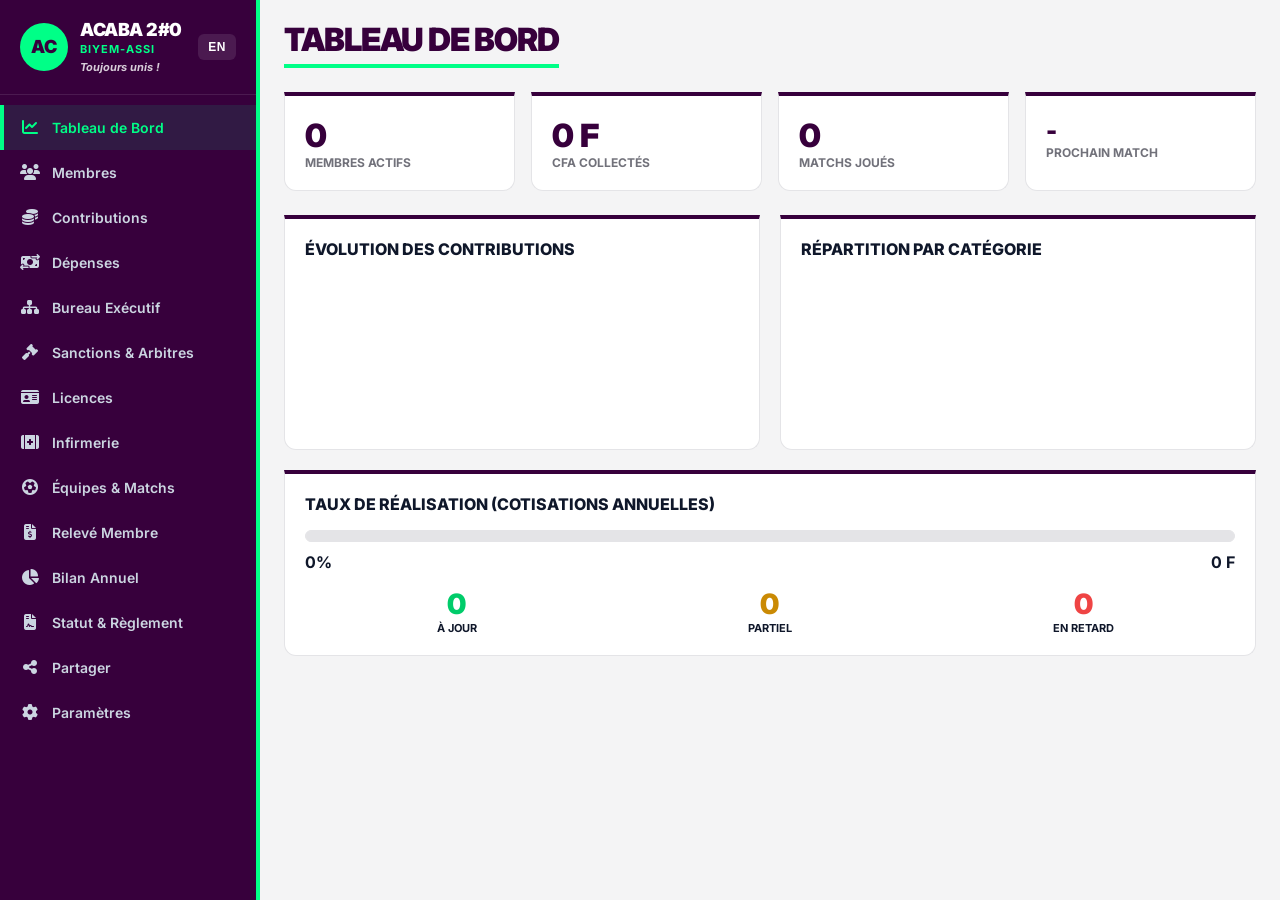
==== index.html @ 134515f1 "Add files via upload" ====
<!DOCTYPE html>
<html lang="fr">
<head>
  <meta charset="UTF-8">
  <meta name="viewport" content="width=device-width, initial-scale=1.0">
  <title>ACABA 2#0 - Association Club des Amis de Biyem-Assi</title>
  <link id="favicon" rel="icon" type="image/svg+xml" href="data:image/svg+xml,%3Csvg xmlns='http://www.w3.org/2000/svg' viewBox='0 0 100 100'%3E%3Ccircle cx='50' cy='50' r='45' fill='%2337003c'/%3E%3Ctext x='50' y='68' font-size='50' fill='%2300ff87' text-anchor='middle' font-family='Arial' font-weight='bold'%3E%E2%9A%BD%3C/text%3E%3C/svg%3E">
  <link rel="preconnect" href="https://fonts.googleapis.com">
  <link rel="preconnect" href="https://fonts.gstatic.com" crossorigin>
  <link href="https://fonts.googleapis.com/css2?family=Inter:wght@300;400;500;600;700;800;900&display=swap" rel="stylesheet">
  <link rel="stylesheet" href="https://cdnjs.cloudflare.com/ajax/libs/font-awesome/6.5.1/css/all.min.css">
  <script src="https://cdn.jsdelivr.net/npm/chart.js@4.4.0/dist/chart.umd.min.js"></script>
  <script src="https://cdnjs.cloudflare.com/ajax/libs/html2pdf.js/0.10.1/html2pdf.bundle.min.js"></script>
  <script src="https://cdn.jsdelivr.net/npm/qrcode@1.5.3/build/qrcode.min.js"></script>
  <link rel="stylesheet" href="style.css">
</head>
<body>
  <div class="toast-container" id="toastContainer"></div>

  <aside class="sidebar" id="sidebar">
    <div class="sidebar-header">
      <div class="logo-box" id="logoBox">AC</div>
      <div style="display:flex; justify-content:space-between; align-items:center; width:100%; gap: 10px;">
        <div style="min-width:0;">
          <h1 class="assoc-name" style="margin:0; line-height:1.1; font-size: 18px; white-space: nowrap;">ACABA 2#0</h1>
          <p style="margin:2px 0 0 0; white-space: nowrap;">Biyem-Assi</p>
          <p style="font-style: italic; font-size: 11px; margin-top: 4px; color: rgba(255, 255, 255, 0.8); margin-bottom: 0; text-transform: none; letter-spacing: 0; white-space: nowrap;">Toujours unis !</p>
        </div>
        <button onclick="toggleLanguage()" class="btn btn-secondary btn-sm" id="langBtn" style="background: rgba(255,255,255,0.1); color:#fff; border:none; flex-shrink: 0;">EN</button>
      </div>
    </div>
    <nav style="padding:10px 0;">
      <a href="#" class="sidebar-link active" data-tab="dashboard" onclick="switchTab('dashboard'); return false;"><i class="fas fa-chart-line"></i> <span data-i18n="dashboard">Tableau de Bord</span></a>
      <a href="#" class="sidebar-link" data-tab="members" onclick="switchTab('members'); return false;"><i class="fas fa-users"></i> <span data-i18n="members">Membres</span></a>
      <a href="#" class="sidebar-link" data-tab="contributions" onclick="switchTab('contributions'); return false;"><i class="fas fa-coins"></i> <span data-i18n="contributions">Contributions</span></a>
      <a href="#" class="sidebar-link" data-tab="expenses" onclick="switchTab('expenses'); return false;"><i class="fas fa-money-bill-transfer"></i> <span data-i18n="expenses">Dépenses</span></a>
      <a href="#" class="sidebar-link" data-tab="bureau" onclick="switchTab('bureau'); return false;"><i class="fas fa-sitemap"></i> <span data-i18n="bureau">Bureau Exécutif</span></a>
      <a href="#" class="sidebar-link" data-tab="sanctions" onclick="switchTab('sanctions'); return false;"><i class="fas fa-gavel"></i> <span data-i18n="sanctions">Sanctions & Arbitres</span></a>
      <a href="#" class="sidebar-link" data-tab="licences" onclick="switchTab('licences'); return false;"><i class="fas fa-id-card"></i> <span data-i18n="licences">Licences</span></a>
      <a href="#" class="sidebar-link" data-tab="infirmerie" onclick="switchTab('infirmerie'); return false;"><i class="fas fa-kit-medical"></i> <span data-i18n="infirmerie">Infirmerie</span></a>
      <a href="#" class="sidebar-link" data-tab="teams" onclick="switchTab('teams'); return false;"><i class="fas fa-futbol"></i> <span data-i18n="teams">Équipes & Matchs</span></a>
      <a href="#" class="sidebar-link" data-tab="member-statement" onclick="switchTab('member-statement'); return false;"><i class="fas fa-file-invoice-dollar"></i> <span data-i18n="member-statement">Relevé Membre</span></a>
      <a href="#" class="sidebar-link" data-tab="annual-report" onclick="switchTab('annual-report'); return false;"><i class="fas fa-chart-pie"></i> <span data-i18n="annual-report">Bilan Annuel</span></a>
      <a href="#" class="sidebar-link" data-tab="official-docs" onclick="switchTab('official-docs'); return false;"><i class="fas fa-file-contract"></i> <span data-i18n="official-docs">Statut & Règlement</span></a>
      <a href="#" class="sidebar-link" data-tab="share-app" onclick="switchTab('share-app'); return false;"><i class="fas fa-share-nodes"></i> <span data-i18n="share">Partager</span></a>
      <a href="#" class="sidebar-link" data-tab="settings" onclick="switchTab('settings'); return false;"><i class="fas fa-cog"></i> <span data-i18n="settings">Paramètres</span></a>
    </nav>
  </aside>

  <main class="main-content" id="mainContent">
    <button onclick="toggleSidebar()" class="btn btn-primary no-print" style="position:fixed; top:10px; left:10px; z-index:30; display:none;" id="mobileMenuBtn"><i class="fas fa-bars"></i></button>

    <!-- 1. Tableau de Bord -->
    <div id="dashboard" class="tab-content">
      <div class="topbar"><h2 class="page-title" data-i18n="dashboard">Tableau de Bord</h2></div>
      <div class="stats-grid">
        <div class="kpi-card"><h3 style="font-size:32px; font-weight:900; color:var(--primary);" id="totalMembers">0</h3><p style="text-transform:uppercase; font-weight:700; font-size:12px; color:var(--text-sec);" data-i18n="active_members">Membres actifs</p></div>
        <div class="kpi-card"><h3 style="font-size:32px; font-weight:900; color:var(--primary);"><span id="totalCollected">0</span> F</h3><p style="text-transform:uppercase; font-weight:700; font-size:12px; color:var(--text-sec);" data-i18n="cfa_collected">CFA collectés</p></div>
        <div class="kpi-card"><h3 style="font-size:32px; font-weight:900; color:var(--primary);" id="totalMatches">0</h3><p style="text-transform:uppercase; font-weight:700; font-size:12px; color:var(--text-sec);" data-i18n="matches_played">Matchs joués</p></div>
        <div class="kpi-card"><h3 style="font-size:24px; font-weight:900; color:var(--primary);" id="nextMatchDate">-</h3><p style="text-transform:uppercase; font-weight:700; font-size:12px; color:var(--text-sec);" data-i18n="next_match">Prochain match</p></div>
      </div>
      <div style="display:grid; grid-template-columns:1fr 1fr; gap:20px; margin-bottom:20px;">
        <div class="kpi-card"><h3 style="font-weight:800; margin-bottom:16px; text-transform:uppercase; font-size:16px;" data-i18n="contributions_evolution">Évolution des Contributions</h3><canvas id="contribChart"></canvas></div>
        <div class="kpi-card"><h3 style="font-weight:800; margin-bottom:16px; text-transform:uppercase; font-size:16px;" data-i18n="distribution_category">Répartition par Catégorie</h3><canvas id="categoryChart"></canvas></div>
      </div>
      <div class="kpi-card">
        <h3 style="font-weight:800; margin-bottom:16px; text-transform:uppercase; font-size:16px;" data-i18n="achievement_rate">Taux de Réalisation (Cotisations Annuelles)</h3>
        <div class="progress-bar" style="margin-bottom:10px;"><div class="progress-fill" id="completionBar" style="width:0%"></div></div>
        <div style="display:flex; justify-content:space-between; font-weight:700;"><span id="completionRate">0%</span><span id="goalAmount">0 F</span></div>
        <div style="display:grid; grid-template-columns:repeat(3,1fr); gap:10px; margin-top:15px; text-align:center;">
          <div><p style="font-size:28px; font-weight:900; color:var(--gold-dark);" id="membersOk">0</p><p style="font-size:11px; text-transform:uppercase; font-weight:700;" data-i18n="up_to_date">À jour</p></div>
          <div><p style="font-size:28px; font-weight:900; color:#ca8a04;" id="membersPartial">0</p><p style="font-size:11px; text-transform:uppercase; font-weight:700;" data-i18n="partial">Partiel</p></div>
          <div><p style="font-size:28px; font-weight:900; color:#ef4444;" id="membersLate">0</p><p style="font-size:11px; text-transform:uppercase; font-weight:700;" data-i18n="late">En retard</p></div>
        </div>
      </div>
    </div>

    <!-- 2. Gestion des Membres -->
    <div id="members" class="tab-content hidden">
      <div class="topbar">
        <h2 class="page-title" data-i18n="member_management">Gestion des Membres</h2>
        <button class="btn btn-primary" onclick="openMemberModal()"><i class="fas fa-plus"></i> <span data-i18n="new_member">Nouveau Membre</span></button>
      </div>
      <div class="kpi-card" style="margin-bottom:24px; border-top-color: var(--gold);">
        <div style="display:grid; grid-template-columns:repeat(auto-fit,minmax(220px,1fr)); gap:16px;">
          <div class="input-icon"><i class="fas fa-search"></i><input type="text" id="searchMember" data-i18n-ph="search_member" placeholder="Rechercher un membre..." class="form-control" oninput="renderMembersTable()"></div>
          <select id="filterCategory" class="form-control" onchange="renderMembersTable()"><option value="" data-i18n="all_categories">Toutes catégories</option><option value="Jeune" data-i18n="youth">Jeune</option><option value="Vétéran" data-i18n="veteran">Vétéran</option></select>
          <select id="filterSexe" class="form-control" onchange="renderMembersTable()"><option value="" data-i18n="all_genders">Tous sexes</option><option value="Masculin" data-i18n="male">Masculin</option><option value="Féminin" data-i18n="female">Féminin</option></select>
          <select id="filterStatut" class="form-control" onchange="renderMembersTable()"><option value="" data-i18n="all_statuses">Tous statuts</option><option value="Actif" data-i18n="active">Actif</option><option value="Inactif" data-i18n="inactive">Inactif</option></select>
        </div>
      </div>
      <div class="data-table-card">
        <div class="table-responsive">
          <table class="premium-table">
            <thead><tr><th data-i18n="member">Membre</th><th data-i18n="birth">Naissance</th><th data-i18n="team">Équipe</th><th data-i18n="annual_dues">Cotisation Annuelle</th><th data-i18n="status">Statut</th><th style="text-align:right;" data-i18n="actions">Actions</th></tr></thead>
            <tbody id="membersTable"></tbody>
          </table>
        </div>
      </div>
    </div>

    <!-- 3. Contributions -->
    <div id="contributions" class="tab-content hidden">
      <div class="topbar">
        <h2 class="page-title" data-i18n="contributions">Contributions</h2>
        <button class="btn btn-primary" onclick="openContribModal()"><i class="fas fa-plus"></i> <span data-i18n="new">Nouvelle</span></button>
      </div>
      <div class="kpi-card" style="margin-bottom:24px; border-top-color: var(--gold);">
        <div style="display:grid; grid-template-columns:repeat(auto-fit,minmax(220px,1fr)); gap:16px;">
          <div class="input-icon"><i class="fas fa-search"></i><input type="text" id="searchContribMember" data-i18n-ph="search_member" placeholder="Rechercher un membre..." class="form-control" oninput="renderContributions()"></div>
        </div>
      </div>
      <div class="data-table-card" style="margin-bottom:24px;">
        <div class="table-responsive">
          <table class="premium-table">
            <thead><tr><th data-i18n="member">Membre</th><th data-i18n="dues_paid">Cotisation Versée</th><th data-i18n="registration_paid">Inscription Versée</th><th data-i18n="status">Statut</th><th style="text-align:right;" data-i18n="actions">Actions</th></tr></thead>
            <tbody id="contribTable"></tbody>
          </table>
        </div>
      </div>
      <div class="data-table-card">
        <div style="padding:20px 20px 0; display:flex; justify-content:space-between; align-items:center; flex-wrap:wrap; gap:10px;">
          <h3 style="font-weight:800; margin:0; text-transform:uppercase; font-size:16px;" data-i18n="history">Historique</h3>
          <div class="input-icon" style="max-width:300px;"><i class="fas fa-search"></i><input type="text" id="searchContribHistory" data-i18n-ph="search_member" placeholder="Rechercher dans l'historique..." class="form-control" oninput="renderContributions()"></div>
        </div>
        <div class="table-responsive">
          <table class="premium-table">
            <thead><tr><th data-i18n="date">Date</th><th data-i18n="member">Membre</th><th data-i18n="amount">Montant</th><th data-i18n="type">Type</th><th style="text-align:right;" data-i18n="actions">Actions</th></tr></thead>
            <tbody id="contribHistoryTable"></tbody>
          </table>
        </div>
      </div>
    </div>

    <!-- 4. Dépenses -->
    <div id="expenses" class="tab-content hidden">
      <div class="topbar"><h2 class="page-title" data-i18n="expenses">Dépenses</h2><button class="btn btn-primary" onclick="openExpenseModal()"><i class="fas fa-plus"></i> <span data-i18n="new">Nouvelle</span></button></div>
      <div class="stats-grid">
        <div class="kpi-card"><h3 style="font-size:32px; font-weight:900; color:#ff0033;"><span id="totalExpensesYear">0</span> F</h3><p style="text-transform:uppercase; font-weight:700; font-size:12px; color:var(--text-sec);" data-i18n="expenses_year">Dépenses (Année)</p></div>
        <div class="kpi-card"><h3 style="font-size:32px; font-weight:900; color:var(--gold-dark);"><span id="netBalanceExpenses">0</span> F</h3><p style="text-transform:uppercase; font-weight:700; font-size:12px; color:var(--text-sec);" data-i18n="current_balance">Solde Actuel</p></div>
      </div>
      <div class="data-table-card">
        <div class="table-responsive">
          <table class="premium-table">
            <thead><tr><th data-i18n="date">Date</th><th data-i18n="reason">Motif</th><th data-i18n="beneficiary">Bénéficiaire</th><th data-i18n="amount">Montant</th><th style="text-align:right;" data-i18n="actions">Actions</th></tr></thead>
            <tbody id="expensesTable"></tbody>
          </table>
        </div>
      </div>
    </div>

    <!-- 5. Bureau Exécutif -->
    <div id="bureau" class="tab-content hidden">
      <div class="topbar"><h2 class="page-title" data-i18n="bureau">Bureau Exécutif</h2></div>
      <div class="bureau-grid" id="bureauContainer"></div>
    </div>

    <!-- 6. Sanctions & Arbitres -->
    <div id="sanctions" class="tab-content hidden">
      <div class="topbar">
        <h2 class="page-title" data-i18n="sanctions">Sanctions & Arbitres</h2>
        <div>
          <button class="btn btn-primary" onclick="openSanctionModal()" style="margin-right:10px;"><i class="fas fa-plus"></i> <span data-i18n="sanction">Sanction</span></button>
          <button class="btn btn-gold" onclick="openArbitreModal()"><i class="fas fa-plus"></i> <span data-i18n="referee">Arbitre</span></button>
        </div>
      </div>
      <div class="data-table-card" style="margin-bottom:24px;">
        <div style="padding:20px 20px 0; display:flex; justify-content:space-between; align-items:center; flex-wrap:wrap; gap:10px;">
          <h3 style="font-weight:800; margin:0; text-transform:uppercase; font-size:16px;" data-i18n="sanctions">Sanctions</h3>
          <div class="input-icon" style="max-width:300px;"><i class="fas fa-search"></i><input type="text" id="searchSanctions" data-i18n-ph="search_member" placeholder="Rechercher un joueur..." class="form-control" oninput="renderSanctions()"></div>
        </div>
        <div class="table-responsive">
          <table class="premium-table">
            <thead><tr><th data-i18n="player">Joueur</th><th data-i18n="type">Type</th><th data-i18n="amount">Montant</th><th data-i18n="paid">Payé</th><th data-i18n="remaining">Reste</th><th data-i18n="status">Statut</th><th style="text-align:right;" data-i18n="actions">Actions</th></tr></thead>
            <tbody id="sanctionsTable"></tbody>
          </table>
        </div>
      </div>
      <div class="data-table-card">
        <div style="padding:20px 20px 0; display:flex; justify-content:space-between; align-items:center; flex-wrap:wrap; gap:10px;">
          <h3 style="font-weight:800; margin:0; text-transform:uppercase; font-size:16px;" data-i18n="referees">Arbitres</h3>
          <div class="input-icon" style="max-width:300px;"><i class="fas fa-search"></i><input type="text" id="searchArbitres" data-i18n-ph="search_member" placeholder="Rechercher un arbitre..." class="form-control" oninput="renderArbitres()"></div>
        </div>
        <div class="table-responsive">
          <table class="premium-table">
            <thead><tr><th data-i18n="name">Nom</th><th data-i18n="contact">Contact</th><th data-i18n="matches">Matchs</th><th style="text-align:right;" data-i18n="actions">Actions</th></tr></thead>
            <tbody id="arbitresTable"></tbody>
          </table>
        </div>
      </div>
    </div>

    <!-- 7. Licences -->
    <div id="licences" class="tab-content hidden">
      <div class="topbar"><h2 class="page-title" data-i18n="licences">Licences</h2></div>
      <div class="kpi-card">
        <div style="display:flex; gap:10px; margin-bottom:20px; flex-wrap:wrap;">
          <select id="licencePlayer" class="form-control" style="flex:1; min-width:200px;" onchange="renderLicencePreview()"></select>
          <button class="btn btn-primary" onclick="generateLicencePDF()"><i class="fas fa-file-pdf"></i> PDF</button>
        </div>
        <div id="licencePreview" class="hidden" style="border:6px solid var(--primary); padding:20px; border-radius:8px; background:white; color:black;">
          <div style="display:flex; justify-content:space-between; border-bottom:4px solid var(--gold); padding-bottom:10px; margin-bottom:20px;">
            <div>
              <h2 style="color:var(--primary); margin:0; text-transform:uppercase; font-weight:900;" class="assoc-name">ACABA 2#0</h2>
              <p style="margin:0; font-weight:600;" data-i18n="association_name">Association Club des Amis de Biyem-Assi</p>
            </div>
            <div style="text-align:right;">
              <p style="margin:0; font-size:12px; font-weight:700;" data-i18n="official_license">LICENCE OFFICIELLE</p>
              <p style="margin:0; font-weight:900; color:var(--primary);" id="licenceSeason"></p>
            </div>
          </div>
          <div style="display:grid; grid-template-columns:1fr 2fr; gap:20px;">
            <img id="licencePhoto" src="" style="width:100%; height:150px; object-fit:cover; border-radius:8px; border:2px solid #ccc;">
            <div style="font-weight:600;">
              <p><strong data-i18n="full_name">NOM PRÉNOM:</strong> <span id="licenceName"></span></p>
              <p><strong data-i18n="born_on">Né(e) le:</strong> <span id="licenceDob"></span> (<span id="licenceAge"></span>)</p>
              <p><strong data-i18n="position">Poste:</strong> <span id="licencePoste"></span></p>
              <p><strong data-i18n="jersey_no">N° Maillot:</strong> <span id="licenceNumero"></span></p>
              <p><strong data-i18n="category">Catégorie:</strong> <span id="licenceCategorie"></span></p>
            </div>
          </div>
          <div style="display:flex; justify-content:space-between; align-items:flex-end; margin-top:20px;">
            <div style="text-align:center;">
              <div id="licenceQR"></div>
              <p style="font-size:10px; font-weight:600;" data-i18n="scan_verify">Scanner pour vérifier</p>
            </div>
            <div style="text-align:right;">
              <p style="font-weight:900;" id="licenceDate"></p>
              <p style="font-size:12px; margin-top:5px; font-weight:600;" data-i18n="club_stamp">Cachet du Club</p>
              <div style="width:80px; height:60px; border:2px dashed #ccc; margin-top:5px;"></div>
            </div>
          </div>
        </div>
      </div>
    </div>

    <!-- 8. Infirmerie -->
    <div id="infirmerie" class="tab-content hidden">
      <div class="topbar"><h2 class="page-title" data-i18n="infirmerie">Infirmerie</h2><button class="btn btn-primary" onclick="openBlessureModal()"><i class="fas fa-plus"></i> <span data-i18n="injury">Blessure</span></button></div>
      <div class="data-table-card">
        <div class="table-responsive">
          <table class="premium-table">
            <thead><tr><th data-i18n="player">Joueur</th><th data-i18n="type">Type</th><th data-i18n="date">Date</th><th data-i18n="duration">Durée</th><th data-i18n="remaining_days">Jours Restants</th><th data-i18n="status">Statut</th><th style="text-align:right;" data-i18n="actions">Actions</th></tr></thead>
            <tbody id="infirmerieTable"></tbody>
          </table>
        </div>
      </div>
    </div>

    <!-- 9. Équipes & Matchs -->
    <div id="teams" class="tab-content hidden">
      <div class="topbar"><h2 class="page-title" data-i18n="teams">Équipes & Matchs</h2></div>
      
      <div style="display:grid; grid-template-columns:1fr 1fr; gap:20px; margin-bottom:20px;">
        <div class="kpi-card" style="border-top-color: var(--gold);">
          <div style="display:flex; align-items:center; gap:10px; margin-bottom:10px;">
            <i class="fas fa-trophy text-yellow-500 text-2xl"></i>
            <h3 style="font-weight:800; text-transform:uppercase;" data-i18n="best_player">Meilleur Joueur de l'Année</h3>
          </div>
          <p style="font-size:24px; font-weight:900; color:var(--primary);" id="bestPlayerName">-</p>
          <p style="font-size:14px; font-weight:600; color:var(--text-sec);" id="bestPlayerVotes" data-i18n="nominations">0 désignations</p>
        </div>
        <div class="kpi-card" style="border-top-color: var(--accent-cyan);">
          <div style="display:flex; align-items:center; gap:10px; margin-bottom:10px;">
            <i class="fas fa-bullseye text-cyan-500 text-2xl"></i>
            <h3 style="font-weight:800; text-transform:uppercase;" data-i18n="top_striker">Meilleur Buteur de l'Année</h3>
          </div>
          <p style="font-size:24px; font-weight:900; color:var(--primary);" id="bestStrikerName">-</p>
          <p style="font-size:14px; font-weight:600; color:var(--text-sec);" id="bestStrikerGoals" data-i18n="goals">0 buts</p>
        </div>
      </div>

      <div style="display:grid; grid-template-columns:1fr 1fr; gap:20px; margin-bottom:20px;">
        <div class="kpi-card">
          <h3 style="font-weight:800; margin-bottom:16px; text-transform:uppercase; font-size:16px;"><i class="fas fa-futbol" style="color:var(--gold-dark);"></i> Classement des Buteurs</h3>
          <div id="scorersRanking" style="display:flex; flex-direction:column; gap:8px; max-height: 300px; overflow-y: auto;"></div>
        </div>
        <div class="kpi-card">
          <h3 style="font-weight:800; margin-bottom:16px; text-transform:uppercase; font-size:16px;"><i class="fas fa-shoe-prints" style="color:var(--accent-cyan);"></i> Classement des Passeurs</h3>
          <div id="assistersRanking" style="display:flex; flex-direction:column; gap:8px; max-height: 300px; overflow-y: auto;"></div>
        </div>
      </div>

      <div style="display:grid; grid-template-columns:1fr 1fr; gap:20px; margin-bottom:20px;">
        <div class="kpi-card">
          <h3 style="font-weight:800; text-transform:uppercase;" data-i18n="team_a">Équipe A</h3>
          <p style="font-size:20px; font-weight:900;"><span id="teamACount">0</span> <span data-i18n="players">joueurs</span></p>
          <p style="font-size:12px; color:var(--text-sec); font-weight:700; text-transform:uppercase; margin-top:10px;" data-i18n="captains">Capitaines</p>
          <div id="teamACaptains" style="margin-top:5px; display:flex; flex-direction:column; gap:8px;"></div>
        </div>
        <div class="kpi-card">
          <h3 style="font-weight:800; text-transform:uppercase;" data-i18n="team_b">Équipe B</h3>
          <p style="font-size:20px; font-weight:900;"><span id="teamBCount">0</span> <span data-i18n="players">joueurs</span></p>
          <p style="font-size:12px; color:var(--text-sec); font-weight:700; text-transform:uppercase; margin-top:10px;" data-i18n="captains">Capitaines</p>
          <div id="teamBCaptains" style="margin-top:5px; display:flex; flex-direction:column; gap:8px;"></div>
        </div>
      </div>

      <!-- MATCHS HEBDOMADAIRES AVEC BOUTON DE TRI -->
      <div class="data-table-card" style="margin-bottom:20px;">
        <div style="display:flex; justify-content:space-between; align-items:center; margin-bottom:0; flex-wrap:wrap; gap:10px; padding:20px; border-bottom:2px solid var(--border);">
          <h3 style="font-weight:800; text-transform:uppercase; font-size:16px;" data-i18n="weekly_matches">Matchs Hebdomadaires</h3>
          <div style="display:flex; gap:10px; align-items:center;">
            <button class="btn btn-secondary" onclick="toggleMatchSortOrder()" id="matchSortBtn" style="font-size:12px; padding:6px 12px;">
              <i class="fas fa-sort-amount-down"></i> <span id="matchSortLabel">Plus ancien d'abord</span>
            </button>
            <button class="btn btn-primary" onclick="openMatchModal(null, 'hebdomadaire')"><i class="fas fa-plus"></i> <span data-i18n="match">Match</span></button>
          </div>
        </div>
        <div class="table-responsive">
          <table class="premium-table">
            <thead><tr><th data-i18n="date">Date</th><th data-i18n="score">Score</th><th data-i18n="scorers">Buteurs</th><th data-i18n="man_match">Homme du Match</th><th style="text-align:right;" data-i18n="actions">Actions</th></tr></thead>
            <tbody id="matchesHebdoTable"></tbody>
          </table>
        </div>
      </div>

      <div class="data-table-card" style="margin-bottom:20px;">
        <div style="display:flex; justify-content:space-between; align-items:center; margin-bottom:0; flex-wrap:wrap; gap:10px; padding:20px; border-bottom:2px solid var(--border);">
          <h3 style="font-weight:800; text-transform:uppercase; font-size:16px;" data-i18n="intergen_championship">Championnat Intergénération</h3>
          <button class="btn btn-gold" onclick="openMatchModal(null, 'intergeneration')"><i class="fas fa-plus"></i> <span data-i18n="match">Match</span></button>
        </div>
        <div style="display:grid; grid-template-columns:1fr 1fr 1fr; gap:10px; text-align:center; margin:15px; padding:10px;">
          <div style="background:rgba(0,255,135,0.1); padding:10px; border-radius:8px;"><p style="font-weight:800; text-transform:uppercase;" data-i18n="youth">Jeunes</p><p style="font-size:24px; font-weight:900; color:var(--gold-dark);" id="winsJeunes">0</p></div>
          <div style="padding:10px;"><p style="font-size:14px; font-weight:700;" data-i18n="champion">Champion</p><p style="font-size:20px; font-weight:900;" id="championName">-</p><i class="fas fa-crown text-yellow-500 text-2xl"></i></div>
          <div style="background:rgba(4,245,255,0.1); padding:10px; border-radius:8px;"><p style="font-weight:800; text-transform:uppercase;" data-i18n="veterans">Vétérans</p><p style="font-size:24px; font-weight:900; color:var(--accent-cyan);" id="winsVeterans">0</p></div>
        </div>
        <div class="table-responsive">
          <table class="premium-table">
            <thead><tr><th data-i18n="quarter">Trimestre</th><th data-i18n="date">Date</th><th data-i18n="score">Score</th><th data-i18n="winner">Vainqueur</th><th style="text-align:right;" data-i18n="actions">Actions</th></tr></thead>
            <tbody id="matchesIntergenTable"></tbody>
          </table>
        </div>
      </div>

      <div class="data-table-card">
        <div style="display:flex; justify-content:space-between; align-items:center; margin-bottom:0; flex-wrap:wrap; gap:10px; padding:20px; border-bottom:2px solid var(--border);">
          <h3 style="font-weight:800; text-transform:uppercase; font-size:16px;" data-i18n="friendly_matches">Matchs Amicaux</h3>
          <button class="btn btn-primary" onclick="openMatchModal(null, 'amical')"><i class="fas fa-plus"></i> <span data-i18n="match">Match</span></button>
        </div>
        <div class="table-responsive">
          <table class="premium-table">
            <thead><tr><th data-i18n="date">Date</th><th data-i18n="opponent">Adversaire</th><th data-i18n="score">Score</th><th style="text-align:right;" data-i18n="actions">Actions</th></tr></thead>
            <tbody id="matchesAmicalTable"></tbody>
          </table>
        </div>
      </div>
    </div>

    <!-- 10. Relevé Membre -->
    <div id="member-statement" class="tab-content hidden">
      <div class="topbar">
        <h2 class="page-title" data-i18n="member-statement">Relevé Membre</h2>
        <button class="btn btn-danger no-print" onclick="clearMemberHistory()"><i class="fas fa-broom"></i> <span data-i18n="clear_history">Purger l'historique</span></button>
      </div>
      <div class="kpi-card no-print" style="margin-bottom:20px;">
        <div style="display:grid; grid-template-columns:1fr 1fr; gap:10px;">
          <select id="statementMemberSelect" class="form-control" onchange="renderMemberStatement()"></select>
          <select id="statementYearFilter" class="form-control" onchange="renderMemberStatement()"><option value="" data-i18n="all_years">Toutes années</option></select>
        </div>
      </div>
      <div id="statementPrintArea" class="kpi-card">
        <div id="statementMemberInfo" class="hidden" style="border-bottom:2px solid var(--gold); padding-bottom:15px; margin-bottom:15px;">
          <div style="display:flex; gap:15px; align-items:center;">
            <img id="statementPhoto" src="" style="width:80px; height:80px; border-radius:50%; object-fit:cover; border:2px solid var(--primary);">
            <div>
              <h3 id="statementName" style="margin:0; font-weight:900;"></h3>
              <p id="statementAge" style="margin:5px 0; color:var(--text-sec); font-weight:600;"></p>
            </div>
          </div>
        </div>
        <div style="display:grid; grid-template-columns:1fr 1fr; gap:10px; margin-bottom:15px;">
          <div style="background:rgba(0,255,135,0.1); padding:15px; border-radius:8px;">
            <p style="font-size:12px; color:var(--text-sec); font-weight:700; text-transform:uppercase;" data-i18n="annual_dues">Cotisation Annuelle</p>
            <p style="font-size:24px; font-weight:900; color:var(--gold-dark);" id="statementTotalPaid">0 F</p>
            <p style="font-size:12px; color:var(--text-sec);" id="statementCotisationRestant" data-i18n="remaining_0">Reste: 0 F</p>
          </div>
          <div style="background:rgba(255,0,51,0.1); padding:15px; border-radius:8px;">
            <p style="font-size:12px; color:var(--text-sec); font-weight:700; text-transform:uppercase;" data-i18n="registration_fee">Frais d'Inscription</p>
            <p style="font-size:24px; font-weight:900; color:#ff0033;" id="statementInscriptionPaid">0 F</p>
            <p style="font-size:12px; color:var(--text-sec);" id="statementInscriptionRestant" data-i18n="remaining_0">Reste: 0 F</p>
          </div>
        </div>
        <div class="table-responsive">
          <table class="premium-table">
            <thead><tr><th data-i18n="date">Date</th><th data-i18n="type">Type</th><th data-i18n="amount">Montant</th><th data-i18n="status">Statut</th></tr></thead>
            <tbody id="statementTable"></tbody>
          </table>
        </div>
      </div>
    </div>

    <!-- 11. Bilan Annuel -->
    <div id="annual-report" class="tab-content hidden">
      <div class="topbar"><h2 class="page-title" data-i18n="annual-report">Bilan Annuel</h2></div>
      <div class="stats-grid">
        <div class="kpi-card"><h3 style="font-size:32px; font-weight:900; color:var(--primary);"><span id="reportTotalRevenue">0</span> F</h3><p style="text-transform:uppercase; font-weight:700; font-size:12px; color:var(--text-sec);" data-i18n="revenue">Revenus</p></div>
        <div class="kpi-card"><h3 style="font-size:32px; font-weight:900; color:#ff0033;"><span id="reportTotalExpenses">0</span> F</h3><p style="text-transform:uppercase; font-weight:700; font-size:12px; color:var(--text-sec);" data-i18n="expenses">Dépenses</p></div>
        <div class="kpi-card"><h3 style="font-size:32px; font-weight:900; color:var(--gold-dark);"><span id="reportNetBalance">0</span> F</h3><p style="text-transform:uppercase; font-weight:700; font-size:12px; color:var(--text-sec);" data-i18n="balance">Solde</p></div>
      </div>
    </div>

    <!-- 12. Statut & Règlement -->
    <div id="official-docs" class="tab-content hidden">
      <div class="topbar">
        <h2 class="page-title" data-i18n="official-docs">Statut & Règlement</h2>
        <button class="btn btn-primary" onclick="toggleEditDocs()"><i class="fas fa-edit"></i> <span data-i18n="edit">Modifier</span></button>
      </div>
      <div id="docsViewMode">
        <div class="kpi-card" style="margin-bottom:20px;">
          <h3 style="font-weight:800; margin-bottom:16px; text-transform:uppercase; font-size:16px;" data-i18n="status">Statuts</h3>
          <div id="statutContent" style="white-space:pre-wrap; line-height:1.6;"></div>
        </div>
        <div class="kpi-card">
          <h3 style="font-weight:800; margin-bottom:16px; text-transform:uppercase; font-size:16px;" data-i18n="regulations">Règlement</h3>
          <div id="reglementContent" style="white-space:pre-wrap; line-height:1.6;"></div>
        </div>
      </div>
      <div id="docsEditMode" class="hidden">
        <div class="kpi-card" style="margin-bottom:20px;">
          <h3 style="font-weight:800; margin-bottom:16px; text-transform:uppercase; font-size:16px;" data-i18n="status">Statuts</h3>
          <textarea id="statutInput" class="form-control" rows="10"></textarea>
        </div>
        <div class="kpi-card">
          <h3 style="font-weight:800; margin-bottom:16px; text-transform:uppercase; font-size:16px;" data-i18n="regulations">Règlement</h3>
          <textarea id="reglementInput" class="form-control" rows="10"></textarea>
        </div>
        <div style="margin-top:20px; display:flex; gap:10px;">
          <button class="btn btn-primary" onclick="saveOfficialDocs()"><i class="fas fa-save"></i> <span data-i18n="save">Enregistrer</span></button>
          <button class="btn btn-secondary" onclick="toggleEditDocs()" data-i18n="cancel">Annuler</button>
        </div>
      </div>
    </div>

    <!-- 13. Partager -->
    <div id="share-app" class="tab-content hidden">
      <div class="topbar"><h2 class="page-title" data-i18n="share">Partager</h2></div>
      <div class="kpi-card">
        <button class="btn btn-primary" onclick="downloadAppFile()"><i class="fas fa-download"></i> <span data-i18n="download_app">Télécharger l'app</span></button>
      </div>
    </div>

    <!-- 14. Paramètres -->
    <div id="settings" class="tab-content hidden">
      <div class="topbar"><h2 class="page-title" data-i18n="settings">Paramètres</h2></div>
      <div class="kpi-card">
        <div class="form-group">
          <label data-i18n="association_name_label">Nom de l'association</label>
          <input type="text" id="settingNom" class="form-control">
        </div>
        <div class="form-group">
          <label data-i18n="logo">Logo</label>
          <input type="file" id="settingLogo" accept="image/*" class="form-control">
        </div>
        <div style="display:flex; gap:10px; flex-wrap:wrap; margin-bottom: 20px;">
          <button class="btn btn-primary" onclick="saveSettings()"><i class="fas fa-save"></i> <span data-i18n="save">Enregistrer</span></button>
          <button class="btn btn-danger" onclick="resetData()"><i class="fas fa-trash"></i> <span data-i18n="reset">Réinitialiser</span></button>
        </div>
        <div style="padding-top:20px; border-top:1px solid var(--border); margin-bottom: 20px;">
          <h3 style="font-weight:800; margin-bottom:12px; text-transform:uppercase; font-size:14px;" data-i18n="backup_restore">Sauvegarde & Restauration</h3>
          <div style="display:flex; gap:10px; flex-wrap:wrap;">
            <button class="btn btn-gold" onclick="exportData()"><i class="fas fa-file-export"></i> <span data-i18n="export_json">Exporter JSON</span></button>
            <button class="btn btn-secondary" onclick="document.getElementById('importFile').click()"><i class="fas fa-file-import"></i> <span data-i18n="import_json">Importer JSON</span></button>
            <input type="file" id="importFile" accept=".json" style="display:none" onchange="importData(this)">
          </div>
        </div>
        <div style="padding-top:20px; border-top:1px solid var(--border);">
          <p><strong data-i18n="space_used">Espace utilisé :</strong> <span id="storageUsage">0 Ko</span> / 5120 Ko</p>
          <div class="progress-bar" style="margin-top:5px;"><div class="progress-fill" id="storageBar" style="width:0%"></div></div>
          <p style="font-size:12px; color:var(--text-sec); margin-top:5px;" data-i18n="storage_warning">Si la barre est rouge, l'application ne peut plus sauvegarder. Cliquez sur "Réinitialiser" pour vider la mémoire.</p>
        </div>
      </div>
    </div>
  </main>

  <!-- ================= MODALES ================= -->

  <div id="memberModal" class="modal">
    <div class="modal-content">
      <div class="modal-header">
        <h3 id="memberModalTitle" data-i18n="member">Membre</h3>
        <button class="btn btn-secondary" onclick="closeModal('memberModal')">✕</button>
      </div>
      <div class="modal-body">
        <input type="hidden" id="memberId">
        <div class="form-row">
          <div class="form-group"><label data-i18n="last_name">Nom *</label><input type="text" id="memberNom" class="form-control"></div>
          <div class="form-group"><label data-i18n="first_name">Prénom *</label><input type="text" id="memberPrenom" class="form-control"></div>
        </div>
        <div class="form-row">
          <div class="form-group"><label data-i18n="dob">Date de naissance</label><input type="date" id="memberDateNaissance" class="form-control"></div>
          <div class="form-group"><label data-i18n="pob">Lieu de naissance</label><input type="text" id="memberLieuNaissance" class="form-control"></div>
        </div>
        <div class="form-row">
          <div class="form-group"><label data-i18n="gender">Sexe</label>
            <select id="memberSexe" class="form-control"><option value="Masculin" data-i18n="male">Masculin</option><option value="Féminin" data-i18n="female">Féminin</option></select>
          </div>
          <div class="form-group"><label data-i18n="civil_status">Situation</label>
            <select id="memberSituation" class="form-control"><option value="Célibataire" data-i18n="single">Célibataire</option><option value="Marié(e)" data-i18n="married">Marié(e)</option><option value="Divorcé(e)" data-i18n="divorced">Divorcé(e)</option><option value="Veuf/Veuve" data-i18n="widowed">Veuf/Veuve</option></select>
          </div>
        </div>
        <div class="form-row">
          <div class="form-group"><label data-i18n="profession">Profession</label><input type="text" id="memberProfession" class="form-control"></div>
          <div class="form-group"><label data-i18n="board_role">Fonction au Bureau</label>
            <select id="memberFonction" class="form-control">
              <option value="" data-i18n="none">Aucune</option>
              <option value="Président" data-i18n="president">Président</option>
              <option value="Vice Président" data-i18n="vice_president">Vice Président</option>
              <option value="Secrétaire Général" data-i18n="secretary_general">Secrétaire Général</option>
              <option value="Secrétaire Général Adjoint" data-i18n="deputy_sec">Secrétaire Général Adjoint</option>
              <option value="Trésorier" data-i18n="treasurer">Trésorier</option>
              <option value="Commissaire aux comptes" data-i18n="auditor">Commissaire aux comptes</option>
              <option value="Censeur N°1" data-i18n="censor_1">Censeur N°1</option>
              <option value="Censeur N°2" data-i18n="censor_2">Censeur N°2</option>
              <option value="Chargé des Sports et de la Culture" data-i18n="sports_culture">Chargé des Sports et de la Culture</option>
              <option value="Conseiller Spécial" data-i18n="special_advisor">Conseiller Spécial</option>
            </select>
          </div>
        </div>
        <div class="form-row">
          <div class="form-group"><label data-i18n="category">Catégorie *</label>
            <select id="memberCategorie" class="form-control"><option value="Jeune" data-i18n="youth">Jeune</option><option value="Vétéran" data-i18n="veteran">Vétéran</option></select>
          </div>
          <div class="form-group"><label data-i18n="membership_type">Type d'Adhésion *</label>
            <select id="memberStatutAdhesion" class="form-control">
              <option value="aucun" data-i18n="unregistered">0 FCFA (Non inscrit)</option>
              <option value="reinscription" data-i18n="re_registration">5 000 FCFA (Réinscription)</option>
              <option value="inscription" data-i18n="registration">10 000 FCFA (Inscription)</option>
            </select>
          </div>
        </div>
        <div class="form-row">
          <div class="form-group"><label data-i18n="team">Équipe</label>
            <select id="memberEquipe" class="form-control"><option value="A">A</option><option value="B">B</option></select>
          </div>
          <div class="form-group"><label data-i18n="captain">Capitaine</label>
            <select id="memberCapitaine" class="form-control"><option value="false" data-i18n="no">Non</option><option value="true" data-i18n="yes">Oui</option></select>
          </div>
        </div>
        <div class="form-row">
          <div class="form-group"><label data-i18n="position">Poste</label>
            <select id="memberPoste" class="form-control">
              <option value="">-</option>
              <option value="Gardien" data-i18n="goalkeeper">Gardien</option>
              <option value="Défenseur" data-i18n="defender">Défenseur</option>
              <option value="Milieu" data-i18n="midfielder">Milieu</option>
              <option value="Attaquant" data-i18n="forward">Attaquant</option>
            </select>
          </div>
          <div class="form-group"><label data-i18n="number">Numéro</label><input type="number" id="memberNumero" class="form-control"></div>
        </div>
        <div class="form-row">
          <div class="form-group"><label data-i18n="phone">Téléphone</label><input type="tel" id="memberTel" class="form-control"></div>
          <div class="form-group"><label data-i18n="email">Email</label><input type="email" id="memberEmail" class="form-control"></div>
        </div>
        <div class="form-row">
          <div class="form-group"><label data-i18n="address">Adresse</label><input type="text" id="memberAdresse" class="form-control"></div>
          <div class="form-group"><label data-i18n="photo">Photo</label><input type="file" id="memberPhoto" accept="image/*" class="form-control"></div>
        </div>
        <div class="form-row">
          <div class="form-group">
            <label data-i18n="status_member">Statut du Membre</label>
            <select id="memberStatut" class="form-control">
              <option value="Actif" data-i18n="active">Actif</option>
              <option value="Inactif" data-i18n="inactive">Inactif</option>
            </select>
          </div>
        </div>
      </div>
      <div class="modal-footer">
        <button class="btn btn-secondary" onclick="closeModal('memberModal')" data-i18n="cancel">Annuler</button>
        <button class="btn btn-primary" onclick="saveMember()" data-i18n="save">Enregistrer</button>
      </div>
    </div>
  </div>

  <div id="contribModal" class="modal">
    <div class="modal-content">
      <div class="modal-header">
        <h3 id="contribModalTitle" data-i18n="new_contribution">Nouvelle Contribution</h3>
        <button class="btn btn-secondary" onclick="closeModal('contribModal')">✕</button>
      </div>
      <div class="modal-body">
        <input type="hidden" id="contribId">
        <div class="form-group"><label data-i18n="member">Membre *</label><select id="contribMember" class="form-control"></select></div>
        <div class="form-row">
          <div class="form-group"><label data-i18n="amount">Montant *</label><input type="number" id="contribMontant" class="form-control"></div>
          <div class="form-group"><label data-i18n="date">Date *</label><input type="date" id="contribDate" class="form-control"></div>
        </div>
        <div class="form-group"><label data-i18n="payment_type">Type de Paiement *</label>
          <select id="contribType" class="form-control">
            <option value="Cotisation Annuelle" data-i18n="annual_dues_fee">Cotisation Annuelle (25 000 F)</option>
            <option value="Inscription" data-i18n="registration_fee_opt">Frais d'inscription (10 000 F)</option>
            <option value="Réinscription" data-i18n="re_registration_fee">Frais de Réinscription (5 000 F)</option>
            <option value="Autre" data-i18n="other">Autre</option>
          </select>
        </div>
      </div>
      <div class="modal-footer">
        <button class="btn btn-secondary" onclick="closeModal('contribModal')" data-i18n="cancel">Annuler</button>
        <button class="btn btn-primary" onclick="saveContribution()" data-i18n="save">Enregistrer</button>
      </div>
    </div>
  </div>

  <div id="expenseModal" class="modal">
    <div class="modal-content">
      <div class="modal-header">
        <h3 data-i18n="expense">Dépense</h3>
        <button class="btn btn-secondary" onclick="closeModal('expenseModal')">✕</button>
      </div>
      <div class="modal-body">
        <input type="hidden" id="expenseId">
        <div class="form-row">
          <div class="form-group"><label data-i18n="date">Date *</label><input type="date" id="expenseDate" class="form-control"></div>
          <div class="form-group"><label data-i18n="amount">Montant *</label><input type="number" id="expenseMontant" class="form-control"></div>
        </div>
        <div class="form-group"><label data-i18n="reason">Motif *</label><input type="text" id="expenseMotif" class="form-control"></div>
        <div class="form-group"><label data-i18n="beneficiary">Bénéficiaire</label><input type="text" id="expenseBeneficiaire" class="form-control"></div>
      </div>
      <div class="modal-footer">
        <button class="btn btn-secondary" onclick="closeModal('expenseModal')" data-i18n="cancel">Annuler</button>
        <button class="btn btn-primary" onclick="saveExpense()" data-i18n="save">Enregistrer</button>
      </div>
    </div>
  </div>

  <div id="sanctionModal" class="modal">
    <div class="modal-content">
      <div class="modal-header">
        <h3 data-i18n="sanction">Sanction</h3>
        <button class="btn btn-secondary" onclick="closeModal('sanctionModal')">✕</button>
      </div>
      <div class="modal-body">
        <input type="hidden" id="sanctionId">
        <div class="form-group"><label data-i18n="player">Joueur *</label><select id="sanctionPlayer" class="form-control"></select></div>
        <div class="form-row">
          <div class="form-group"><label data-i18n="type">Type *</label>
            <select id="sanctionType" class="form-control">
              <option value="Jaune" data-i18n="yellow_card">Carton Jaune</option>
              <option value="Rouge" data-i18n="red_card">Carton Rouge</option>
              <option value="Suspension" data-i18n="suspension">Suspension</option>
              <option value="Assemblée" data-i18n="ag_sanction">Sanction AG</option>
            </select>
          </div>
          <div class="form-group"><label data-i18n="amount_f">Montant (F)</label><input type="number" id="sanctionAmount" class="form-control" value="0"></div>
        </div>
        <div class="form-group"><label data-i18n="date">Date *</label><input type="date" id="sanctionDate" class="form-control"></div>
        <div class="form-group"><label data-i18n="reason">Motif</label><textarea id="sanctionMotif" class="form-control" rows="3"></textarea></div>
      </div>
      <div class="modal-footer">
        <button class="btn btn-secondary" onclick="closeModal('sanctionModal')" data-i18n="cancel">Annuler</button>
        <button class="btn btn-primary" onclick="saveSanction()" data-i18n="save">Enregistrer</button>
      </div>
    </div>
  </div>

  <div id="arbitreModal" class="modal">
    <div class="modal-content">
      <div class="modal-header">
        <h3 data-i18n="referee">Arbitre</h3>
        <button class="btn btn-secondary" onclick="closeModal('arbitreModal')">✕</button>
      </div>
      <div class="modal-body">
        <input type="hidden" id="arbitreId">
        <div class="form-group"><label data-i18n="name">Nom *</label><input type="text" id="arbitreNom" class="form-control"></div>
        <div class="form-row">
          <div class="form-group"><label data-i18n="phone">Téléphone</label><input type="tel" id="arbitreTel" class="form-control"></div>
          <div class="form-group"><label data-i18n="email">Email</label><input type="email" id="arbitreEmail" class="form-control"></div>
        </div>
      </div>
      <div class="modal-footer">
        <button class="btn btn-secondary" onclick="closeModal('arbitreModal')" data-i18n="cancel">Annuler</button>
        <button class="btn btn-primary" onclick="saveArbitre()" data-i18n="save">Enregistrer</button>
      </div>
    </div>
  </div>

  <div id="blessureModal" class="modal">
    <div class="modal-content">
      <div class="modal-header">
        <h3 data-i18n="injury">Blessure</h3>
        <button class="btn btn-secondary" onclick="closeModal('blessureModal')">✕</button>
      </div>
      <div class="modal-body">
        <input type="hidden" id="blessureId">
        <div class="form-group"><label data-i18n="player">Joueur *</label><select id="blessurePlayer" class="form-control"></select></div>
        <div class="form-row">
          <div class="form-group"><label data-i18n="type">Type *</label><input type="text" id="blessureType" class="form-control"></div>
          <div class="form-group"><label data-i18n="duration_days">Durée (jours)</label><input type="number" id="blessureDuree" class="form-control"></div>
        </div>
        <div class="form-row">
          <div class="form-group"><label data-i18n="date">Date *</label><input type="date" id="blessureDate" class="form-control"></div>
          <div class="form-group"><label data-i18n="status">Statut *</label>
            <select id="blessureStatut" class="form-control">
              <option value="En soin" data-i18n="in_treatment">En soin</option>
              <option value="Guéri" data-i18n="recovered">Guéri</option>
              <option value="Reprise" data-i18n="resumed">Reprise</option>
            </select>
          </div>
        </div>
      </div>
      <div class="modal-footer">
        <button class="btn btn-secondary" onclick="closeModal('blessureModal')" data-i18n="cancel">Annuler</button>
        <button class="btn btn-primary" onclick="saveBlessure()" data-i18n="save">Enregistrer</button>
      </div>
    </div>
  </div>

  <div id="matchModal" class="modal">
    <div class="modal-content" style="max-width:900px;">
      <div class="modal-header">
        <h3 data-i18n="match">Match</h3>
        <button class="btn btn-secondary" onclick="closeModal('matchModal')">✕</button>
      </div>
      <div class="modal-body">
        <input type="hidden" id="matchId">
        <div class="form-row">
          <div class="form-group"><label data-i18n="type">Type *</label>
            <select id="matchType" class="form-control">
              <option value="hebdomadaire" data-i18n="weekly">Hebdomadaire</option>
              <option value="intergeneration" data-i18n="intergenerational">Intergénération</option>
              <option value="amical" data-i18n="friendly">Amical</option>
            </select>
          </div>
          <div class="form-group"><label data-i18n="date">Date *</label><input type="date" id="matchDate" class="form-control"></div>
        </div>
        <div class="form-row">
          <div class="form-group"><label data-i18n="quarter">Trimestre</label>
            <select id="matchTrimestre" class="form-control"><option value="1">1</option><option value="2">2</option><option value="3">3</option><option value="4">4</option></select>
          </div>
          <div class="form-group"><label data-i18n="opponent_friendly">Adversaire (si Amical)</label><input type="text" id="matchAdversaire" class="form-control"></div>
        </div>
        <div class="form-row">
          <div class="form-group"><label data-i18n="score_1">Score 1</label><input type="number" id="matchScore1" class="form-control" min="0" value="0"></div>
          <div class="form-group"><label data-i18n="score_2">Score 2</label><input type="number" id="matchScore2" class="form-control" min="0" value="0"></div>
        </div>
        <div class="form-group"><label data-i18n="man_match">Homme du Match</label><select id="matchHommeMatch" class="form-control"></select></div>
        <div class="form-row">
          <div class="form-group"><label data-i18n="center_referee">Arbitre Central</label><input type="text" id="matchRefereeCentral" class="form-control"></div>
          <div class="form-group"><label data-i18n="commissioner">Commissaire</label><input type="text" id="matchCommissioner" class="form-control"></div>
        </div>
        <div class="form-row">
          <div class="form-group"><label data-i18n="judge_1">Juge 1</label><input type="text" id="matchJudge1" class="form-control"></div>
          <div class="form-group"><label data-i18n="judge_2">Juge 2</label><input type="text" id="matchJudge2" class="form-control"></div>
        </div>
        <div class="form-group">
          <label data-i18n="scorers">Buteurs</label>
          <select id="scorerSelect" class="form-control" onchange="appendToList(this, 'matchScorers')" style="margin-bottom:8px;"></select>
          <textarea id="matchScorers" class="form-control" rows="2" data-i18n-ph="list_scorers" placeholder="Liste des buteurs..."></textarea>
        </div>
        <div class="form-group">
          <label data-i18n="assists">Passeurs</label>
          <select id="assisterSelect" class="form-control" onchange="appendToList(this, 'matchAssists')" style="margin-bottom:8px;"></select>
          <textarea id="matchAssists" class="form-control" rows="2" data-i18n-ph="list_assists" placeholder="Liste des passeurs..."></textarea>
        </div>
        <div class="form-group"><label data-i18n="match_sheet_a">Feuille de match Equipe A ou 1</label><textarea id="matchSheet1" class="form-control" rows="3"></textarea></div>
        <div class="form-group"><label data-i18n="match_sheet_b">Feuille de match Equipe B ou 2</label><textarea id="matchSheet2" class="form-control" rows="3"></textarea></div>
      </div>
      <div class="modal-footer">
        <button class="btn btn-secondary" onclick="closeModal('matchModal')" data-i18n="cancel">Annuler</button>
        <button class="btn btn-primary" onclick="saveMatch()" data-i18n="save">Enregistrer</button>
      </div>
    </div>
  </div>

<!-- Ajoutez ceci AVANT script.js -->
  <script src="https://cdn.jsdelivr.net/npm/@supabase/supabase-js@2"></script>
  <script src="script.js"></script>
</body>
</html>
---- style.css ----
:root { --primary: #37003c; --primary-dark: #2a002b; --gold: #00ff87; --gold-dark: #00cc6a; --accent-cyan: #04f5ff; --bg-main: #f4f4f5; --bg-card: #ffffff; --bg-hover: #f0f0f1; --text-main: #0f172a; --text-sec: #71717a; --border: #e4e4e7; }
.dark { --bg-main: #121212; --bg-card: #1e1e1e; --bg-hover: #2a2a2a; --text-main: #f4f4f5; --text-sec: #a1a1aa; --border: #333333; }
* { box-sizing: border-box; margin: 0; padding: 0; }
body { font-family: 'Inter', system-ui, sans-serif; background: var(--bg-main); color: var(--text-main); min-height: 100vh; }
.hidden { display: none !important; }
.app { display: flex; min-height: 100vh; }
.sidebar { width: 260px; background: var(--primary); border-right: 4px solid var(--gold); position: fixed; height: 100vh; overflow-y: auto; z-index: 40; transition: transform 0.3s; }
@media (max-width: 1023px) { .sidebar { transform: translateX(-100%); } .sidebar.open { transform: translateX(0); } .main-content { margin-left: 0 !important; } }
.sidebar-header { padding: 20px; border-bottom: 1px solid rgba(255,255,255,0.1); display: flex; align-items: center; gap: 12px; }
.logo-box { width: 48px; height: 48px; border-radius: 50%; background: var(--gold); display: flex; align-items: center; justify-content: center; color: var(--primary); font-weight: 900; overflow: hidden; flex-shrink: 0; font-size: 18px; }
.logo-box img { width: 100%; height: 100%; object-fit: cover; }
.sidebar-header h1 { color: #fff; font-size: 20px; font-weight: 900; text-transform: uppercase; letter-spacing: -0.5px; }
.sidebar-header p { color: var(--gold); font-size: 11px; font-weight: 700; text-transform: uppercase; letter-spacing: 1px; }
.sidebar-link { display: flex; align-items: center; gap: 12px; padding: 14px 16px; cursor: pointer; border-left: 4px solid transparent; color: #cbd5e1; text-decoration: none; transition: all 0.2s; font-weight: 600; font-size: 14px; }
.sidebar-link.active { background: rgba(0,255,135,0.1); border-left-color: var(--gold); color: var(--gold); }
.sidebar-link:hover { background: rgba(255,255,255,0.05); color: #fff; }
.sidebar-link i { width: 20px; text-align: center; font-size: 16px; }
.main-content { flex: 1; margin-left: 260px; padding: 24px; transition: margin-left 0.3s; }
.topbar { display: flex; justify-content: space-between; align-items: center; margin-bottom: 24px; flex-wrap: wrap; gap: 12px; }
.page-title { font-size: 32px; font-weight: 900; color: var(--primary); text-transform: uppercase; letter-spacing: -1px; line-height: 1; border-bottom: 4px solid var(--gold); padding-bottom: 8px; display: inline-block; }
.dark .page-title { color: var(--gold); }
.stats-grid { display: grid; grid-template-columns: repeat(auto-fit, minmax(220px, 1fr)); gap: 16px; margin-bottom: 24px; }
.kpi-card { background: var(--bg-card); border: 1px solid var(--border); border-top: 4px solid var(--primary); border-radius: 0 0 12px 12px; padding: 20px; position: relative; overflow: hidden; transition: transform 0.2s, box-shadow 0.2s; }
.kpi-card:hover { transform: translateY(-2px); box-shadow: 0 8px 16px rgba(0,0,0,0.1); border-top-color: var(--gold); }
.btn { display: inline-flex; align-items: center; gap: 8px; padding: 10px 18px; border: none; border-radius: 6px; cursor: pointer; font-weight: 800; font-size: 13px; transition: all 0.2s; text-transform: uppercase; letter-spacing: 0.5px; }
.btn-primary { background: var(--gold); color: var(--primary); } .btn-primary:hover { background: var(--gold-dark); }
.btn-gold { background: var(--accent-cyan); color: var(--primary); } .btn-gold:hover { background: #00d8e0; }
.btn-danger { background: #ff0033; color: white; } .btn-danger:hover { background: #cc0029; }
.btn-secondary { background: var(--bg-hover); color: var(--text-main); border: 2px solid var(--border); } .btn-secondary:hover { background: var(--border); }
.btn-sm { padding: 6px 10px; font-size: 12px; }
.badge { display: inline-block; padding: 4px 10px; border-radius: 4px; font-size: 11px; font-weight: 800; text-transform: uppercase; letter-spacing: 0.5px; white-space: nowrap; }
.badge-success { background: var(--gold); color: var(--primary); } .badge-warning { background: #fff700; color: var(--primary); }
.badge-danger { background: #ff0033; color: white; } .badge-info { background: var(--accent-cyan); color: var(--primary); }
.badge-primary { background: var(--primary); color: white; } .badge-muted { background: var(--bg-hover); color: var(--text-sec); border: 1px solid var(--border); }
.form-group { margin-bottom: 14px; }
.form-group label { display: block; margin-bottom: 6px; font-weight: 700; font-size: 12px; text-transform: uppercase; letter-spacing: 0.5px; color: var(--text-sec); }
.form-control { width: 100%; padding: 10px 12px; border: 2px solid var(--border); border-radius: 6px; background: var(--bg-main); color: var(--text-main); font-size: 14px; font-family: 'Inter', sans-serif; }
.form-control:focus { outline: none; border-color: var(--gold); box-shadow: 0 0 0 3px rgba(0,255,135,0.2); }
.form-row { display: grid; grid-template-columns: 1fr 1fr; gap: 14px; }
@media (max-width: 640px) { .form-row { grid-template-columns: 1fr; } }
.data-table-card { background: var(--bg-card); border-radius: 12px; box-shadow: 0 4px 15px rgba(0,0,0,0.05); border: 1px solid var(--border); overflow: hidden; }
.premium-table { width: 100%; border-collapse: collapse; }
.premium-table th { background: var(--primary); color: #fff; font-size: 11px; font-weight: 800; text-transform: uppercase; letter-spacing: 1px; padding: 16px; text-align: left; border-bottom: 4px solid var(--gold); }
.premium-table td { padding: 14px 16px; border-bottom: 1px solid var(--border); vertical-align: middle; }
.premium-table tbody tr:last-child td { border-bottom: none; }
.premium-table tbody tr { transition: background 0.2s; }
.premium-table tbody tr:hover { background: rgba(0, 255, 135, 0.04); }
.table-responsive { overflow-x: auto; }
.input-icon { position: relative; }
.input-icon i { position: absolute; left: 12px; top: 50%; transform: translateY(-50%); color: var(--text-sec); }
.input-icon .form-control { padding-left: 36px; }
.member-info { display: flex; flex-direction: column; gap: 2px; }
.member-name { font-weight: 800; color: var(--primary); font-size: 15px; text-transform: capitalize; }
.dark .member-name { color: var(--gold); }
.member-role { font-size: 11px; color: var(--text-sec); font-weight: 600; text-transform: uppercase; letter-spacing: 0.5px; }
.member-adhesion { font-size: 11px; font-weight: 700; text-transform: uppercase; letter-spacing: 0.5px; }
.modal { display: none; position: fixed; inset: 0; background: rgba(0,0,0,0.8); z-index: 50; align-items: center; justify-content: center; padding: 20px; }
.modal.flex { display: flex; }
.modal-content { background: var(--bg-card); border-radius: 8px; max-width: 800px; width: 100%; max-height: 90vh; overflow-y: auto; animation: slideUp 0.3s ease; border-top: 6px solid var(--gold); }
@keyframes slideUp { from { opacity: 0; transform: translateY(20px); } to { opacity: 1; transform: translateY(0); } }
.modal-header { padding: 16px 20px; background: var(--primary); color: #fff; display: flex; justify-content: space-between; align-items: center; }
.modal-header h3 { font-size: 18px; font-weight: 900; text-transform: uppercase; letter-spacing: -0.5px; }
.modal-header .btn-secondary { background: transparent; color: #fff; border: none; font-size: 20px; padding: 0; }
.modal-header .btn-secondary:hover { color: var(--gold); }
.modal-body { padding: 20px; }
.modal-footer { padding: 14px 20px; border-top: 2px solid var(--border); display: flex; justify-content: flex-end; gap: 10px; background: var(--bg-hover); }
.progress-bar { height: 12px; background: var(--border); border-radius: 6px; overflow: hidden; border: 1px solid var(--border); }
.progress-fill { height: 100%; background: linear-gradient(90deg, var(--primary), var(--gold)); transition: width 0.5s; }
.toast-container { position: fixed; top: 20px; right: 20px; z-index: 100; }
.toast { background: var(--primary); color: white; padding: 14px 20px; border-radius: 6px; margin-bottom: 8px; box-shadow: 0 4px 12px rgba(0,0,0,0.2); animation: slideIn 0.3s; border-left: 6px solid var(--gold); font-weight: 600; }
.toast.error { background: #ff0033; border-left-color: #fff; }
@keyframes slideIn { from { opacity: 0; transform: translateX(100%); } to { opacity: 1; transform: translateX(0); } }
.bureau-grid { display: grid; grid-template-columns: repeat(auto-fit, minmax(260px, 1fr)); gap: 24px; }
.org-card { background: var(--bg-card); border-radius: 16px; overflow: hidden; box-shadow: 0 4px 15px rgba(0,0,0,0.05); transition: all 0.3s ease; border: 1px solid var(--border); position: relative; }
.org-card:hover { transform: translateY(-8px); box-shadow: 0 12px 30px rgba(55, 0, 60, 0.2); border-color: var(--gold); }
.org-card-banner { background: var(--primary); height: 80px; position: relative; }
.org-card-banner::after { content: ''; position: absolute; bottom: -1px; left: 0; right: 0; height: 30px; background: var(--bg-card); border-radius: 50% 50% 0 0; }
.org-card-content { padding: 0 20px 24px; text-align: center; }
.org-avatar-lg { width: 90px; height: 90px; border-radius: 50%; margin: 0 auto; background: var(--bg-hover); color: var(--gold); display: flex; align-items: center; justify-content: center; font-weight: 900; font-size: 28px; overflow: hidden; flex-shrink: 0; text-transform: uppercase; border: 4px solid var(--gold); box-shadow: 0 4px 10px rgba(0,0,0,0.15), inset 0 0 0 2px var(--bg-card); position: relative; z-index: 2; }
.org-avatar-lg img { width: 100%; height: 100%; object-fit: cover; }
.org-role-badge { display: inline-block; background: rgba(0, 255, 135, 0.15); color: var(--gold-dark); font-weight: 800; font-size: 12px; text-transform: uppercase; letter-spacing: 0.5px; padding: 6px 14px; border-radius: 20px; margin: 12px 0; }
.member-cell { display: flex; align-items: center; gap: 12px; }
.avatar { width: 40px; height: 40px; border-radius: 50%; background: var(--primary); color: var(--gold); display: flex; align-items: center; justify-content: center; font-weight: 900; overflow: hidden; flex-shrink: 0; text-transform: uppercase; }
.avatar img { width: 100%; height: 100%; object-fit: cover; border: 3px solid var(--gold); box-shadow: 0 2px 4px rgba(0,0,0,0.1); }
@media print { body * { visibility: hidden; } #statementPrintArea, #statementPrintArea *, #docsPrintArea, #docsPrintArea * { visibility: visible; } #statementPrintArea, #docsPrintArea { position: absolute; left: 0; top: 0; width: 100%; } .no-print { display: none !important; } .sidebar { display: none !important; } .main-content { margin-left: 0 !important; } }
/* 1. Affichage du bouton menu hamburger sur mobile/tablette */
@media (max-width: 1023px) {
  #mobileMenuBtn {
    display: block !important; /* Force l'affichage du bouton menu sur mobile */
  }
  /* Ajout d'un overlay sombre quand le menu est ouvert sur mobile */
  .sidebar.open::before {
    content: '';
    position: fixed;
    top: 0; left: 0; right: 0; bottom: 0;
    background: rgba(0,0,0,0.5);
    z-index: -1;
  }
}

/* 2. Personnalisation de la barre de défilement (Scrollbar) pour matcher le thème */
::-webkit-scrollbar {
  width: 8px;
  height: 8px;
}
::-webkit-scrollbar-track {
  background: var(--bg-main);
}
::-webkit-scrollbar-thumb {
  background: var(--primary);
  border-radius: 4px;
}
::-webkit-scrollbar-thumb:hover {
  background: var(--gold);
}

/* 3. Sécurité pour les graphiques Chart.js afin qu'ils ne débordent pas sur mobile */
canvas {
  max-width: 100%;
  height: auto !important;
}

/* 4. Amélioration de l'accessibilité des champs de formulaire */
.form-control:disabled, .form-control[readonly] {
  background-color: var(--bg-hover);
  cursor: not-allowed;
  opacity: 0.7;
}
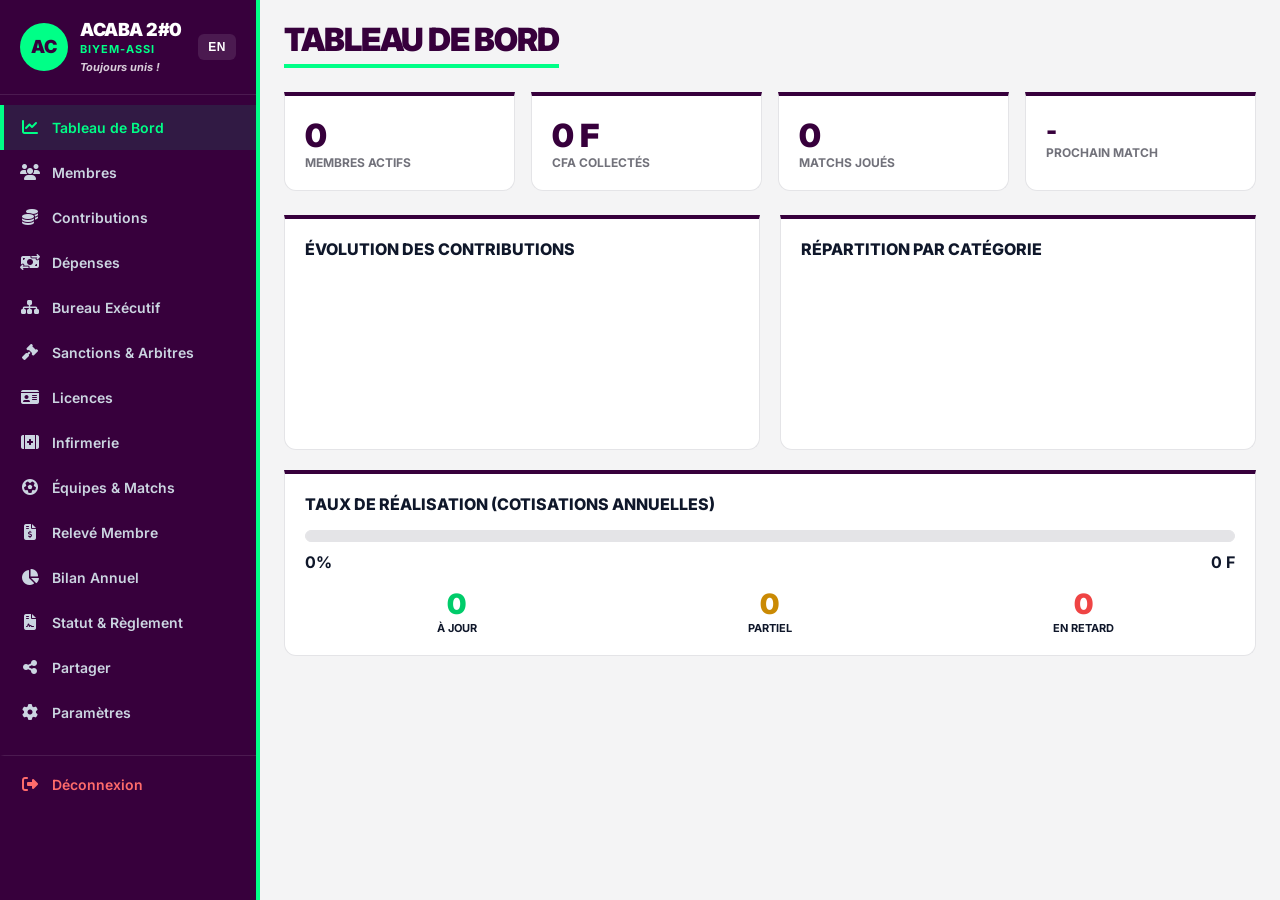
==== commit 5513f03e: "Update index.html" ====
--- a/index.html
+++ b/index.html
@@ -12,6 +12,7 @@
   <script src="https://cdn.jsdelivr.net/npm/chart.js@4.4.0/dist/chart.umd.min.js"></script>
   <script src="https://cdnjs.cloudflare.com/ajax/libs/html2pdf.js/0.10.1/html2pdf.bundle.min.js"></script>
   <script src="https://cdn.jsdelivr.net/npm/qrcode@1.5.3/build/qrcode.min.js"></script>
+  <script src="https://cdn.jsdelivr.net/npm/@supabase/supabase-js@2"></script>
   <link rel="stylesheet" href="style.css">
 </head>
 <body>
@@ -29,6 +30,12 @@
         <button onclick="toggleLanguage()" class="btn btn-secondary btn-sm" id="langBtn" style="background: rgba(255,255,255,0.1); color:#fff; border:none; flex-shrink: 0;">EN</button>
       </div>
     </div>
+    
+    <!-- Informations de l'utilisateur connecté -->
+    <div id="userInfo" style="padding: 10px 16px; background: rgba(0,255,135,0.1); border-bottom: 1px solid rgba(255,255,255,0.1); font-size: 11px; color: var(--gold); display: none;">
+      <i class="fas fa-user-shield"></i> <span id="userInfoText">Chargement...</span>
+    </div>
+    
     <nav style="padding:10px 0;">
       <a href="#" class="sidebar-link active" data-tab="dashboard" onclick="switchTab('dashboard'); return false;"><i class="fas fa-chart-line"></i> <span data-i18n="dashboard">Tableau de Bord</span></a>
       <a href="#" class="sidebar-link" data-tab="members" onclick="switchTab('members'); return false;"><i class="fas fa-users"></i> <span data-i18n="members">Membres</span></a>
@@ -44,6 +51,11 @@
       <a href="#" class="sidebar-link" data-tab="official-docs" onclick="switchTab('official-docs'); return false;"><i class="fas fa-file-contract"></i> <span data-i18n="official-docs">Statut & Règlement</span></a>
       <a href="#" class="sidebar-link" data-tab="share-app" onclick="switchTab('share-app'); return false;"><i class="fas fa-share-nodes"></i> <span data-i18n="share">Partager</span></a>
       <a href="#" class="sidebar-link" data-tab="settings" onclick="switchTab('settings'); return false;"><i class="fas fa-cog"></i> <span data-i18n="settings">Paramètres</span></a>
+      
+      <!-- Bouton de déconnexion -->
+      <a href="#" class="sidebar-link" onclick="logout(); return false;" style="margin-top: 20px; border-top: 1px solid rgba(255,255,255,0.1); padding-top: 20px; color: #ff6b6b;">
+        <i class="fas fa-sign-out-alt"></i> <span data-i18n="logout">Déconnexion</span>
+      </a>
     </nav>
   </aside>
 
@@ -296,7 +308,6 @@
         </div>
       </div>
 
-      <!-- MATCHS HEBDOMADAIRES AVEC BOUTON DE TRI -->
       <div class="data-table-card" style="margin-bottom:20px;">
         <div style="display:flex; justify-content:space-between; align-items:center; margin-bottom:0; flex-wrap:wrap; gap:10px; padding:20px; border-bottom:2px solid var(--border);">
           <h3 style="font-weight:800; text-transform:uppercase; font-size:16px;" data-i18n="weekly_matches">Matchs Hebdomadaires</h3>
@@ -764,8 +775,6 @@
     </div>
   </div>
 
-<!-- Ajoutez ceci AVANT script.js -->
-  <script src="https://cdn.jsdelivr.net/npm/@supabase/supabase-js@2"></script>
   <script src="script.js"></script>
 </body>
-</html>+</html>
